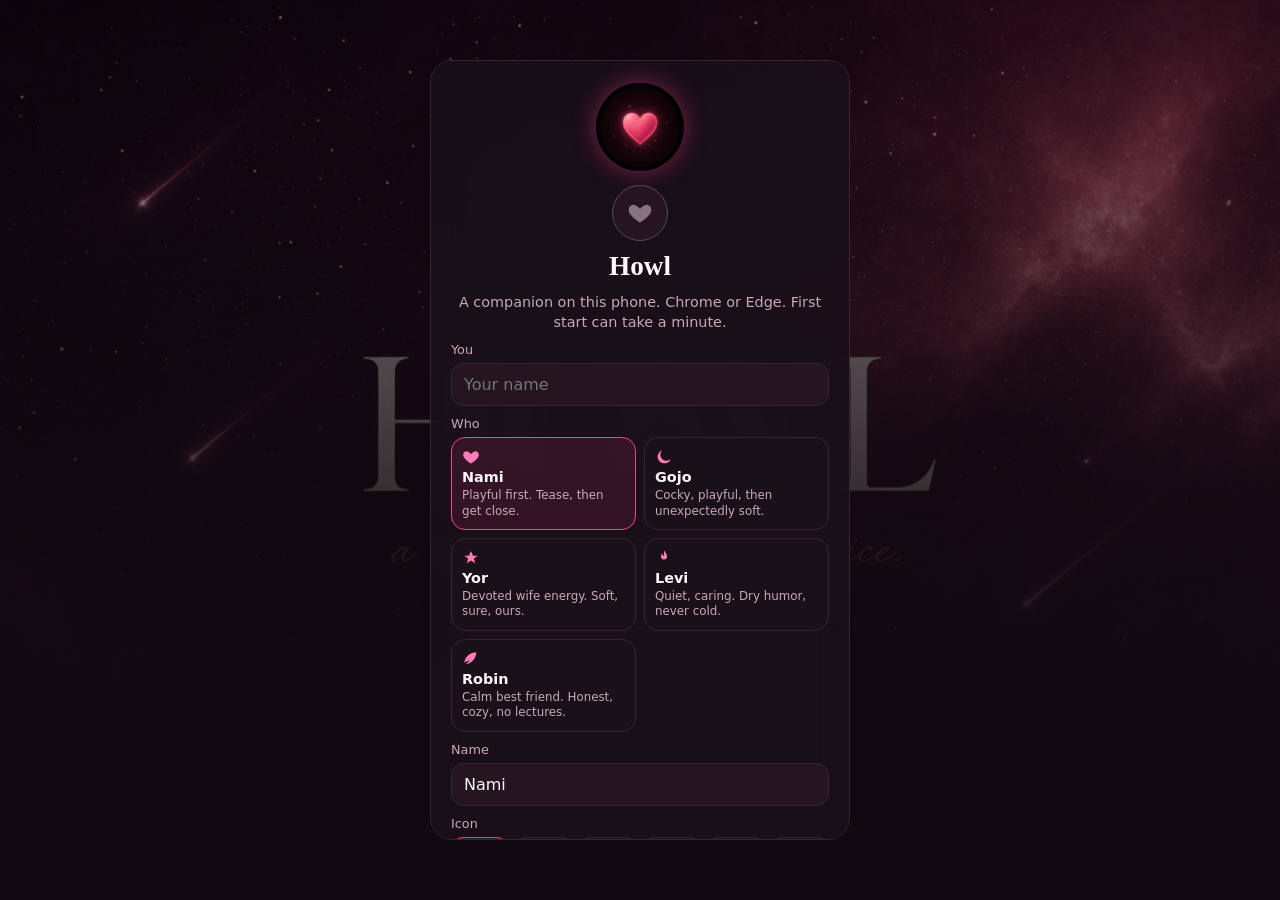
==== index.html @ d595acf8 "Publish Howl: companion chat, heart mark, splash, and a share card." ====
<!DOCTYPE html>
<html lang="en" data-theme="night">
<head>
  <meta charset="UTF-8" />
  <meta name="viewport" content="width=device-width, initial-scale=1, viewport-fit=cover" />
  <meta name="theme-color" content="#120910" />
  <meta name="apple-mobile-web-app-capable" content="yes" />
  <meta name="apple-mobile-web-app-title" content="Howl" />
  <meta name="apple-mobile-web-app-status-bar-style" content="black-translucent" />
  <meta name="description" content="Howl — a companion who lives on this device. Night sky, a private chat, no account." />
  <title>Howl</title>
  <link rel="canonical" href="https://r2dapps.github.io/howl/" />
  <meta property="og:type" content="website" />
  <meta property="og:site_name" content="Howl" />
  <meta property="og:locale" content="en_US" />
  <meta property="og:title" content="Howl" />
  <meta property="og:description" content="A companion who lives on this device. Night sky, a private chat, no account." />
  <meta property="og:url" content="https://r2dapps.github.io/howl/" />
  <meta property="og:image" content="https://r2dapps.github.io/howl/docs/assets/howl-og.jpg" />
  <meta property="og:image:secure_url" content="https://r2dapps.github.io/howl/docs/assets/howl-og.jpg" />
  <meta property="og:image:type" content="image/jpeg" />
  <meta property="og:image:width" content="1200" />
  <meta property="og:image:height" content="630" />
  <meta property="og:image:alt" content="Howl — a companion on this device, night sky with a rose heart" />
  <meta name="twitter:card" content="summary_large_image" />
  <meta name="twitter:title" content="Howl" />
  <meta name="twitter:description" content="A companion who lives on this device. Night sky, a private chat, no account." />
  <meta name="twitter:image" content="https://r2dapps.github.io/howl/docs/assets/howl-og.jpg" />
  <meta name="twitter:image:alt" content="Howl — a companion on this device" />
  <link rel="image_src" href="https://r2dapps.github.io/howl/docs/assets/howl-og.jpg" />
  <link rel="preload" href="./docs/assets/howl-banner.png" as="image" />
  <link rel="preload" href="./docs/assets/howl-mark_Logo.png" as="image" />
  <link rel="manifest" href="./manifest.webmanifest" />
  <link rel="icon" type="image/png" sizes="192x192" href="./icons/icon-192.png" />
  <link rel="apple-touch-icon" href="./icons/apple-touch.png" />
  <link rel="stylesheet" href="./css/app.css?v=14" />
  <script src="./coi-serviceworker.js"></script>
</head>
<body>
  <canvas id="sky" class="sky" aria-hidden="true"></canvas>
  <div id="splash" class="splash">
    <img class="splash-sky" src="./docs/assets/howl-banner.png" alt="" />
    <img class="splash-mark" src="./docs/assets/howl-mark_Logo.png" alt="Howl" />
  </div>
  <noscript><style>.splash{display:none}</style></noscript>
  <svg xmlns="http://www.w3.org/2000/svg" style="display:none">
    <symbol id="i-heart" viewBox="0 0 24 24"><path fill="currentColor" d="M12 21s-6.7-4.35-9.33-8.2C.7 9.7 1.4 6 4.4 4.7 6.2 3.9 8.3 4.5 12 8c3.7-3.5 5.8-4.1 7.6-3.3 3 1.3 3.7 5 1.73 8.1C18.7 16.65 12 21 12 21z"/></symbol>
    <symbol id="i-moon" viewBox="0 0 24 24"><path fill="currentColor" d="M21 14.5A9 9 0 1 1 9.5 3a7 7 0 1 0 11.5 11.5z"/></symbol>
    <symbol id="i-star" viewBox="0 0 24 24"><path fill="currentColor" d="M12 2.6 14.7 9H21l-5.2 3.8L17.6 19 12 15.4 6.4 19l1.8-6.2L3 9h6.3z"/></symbol>
    <symbol id="i-spark" viewBox="0 0 24 24"><path fill="currentColor" d="M12 2l1.5 6.3L20 10l-6.5 1.7L12 18l-1.5-6.3L4 10l6.5-1.7z"/></symbol>
    <symbol id="i-flower" viewBox="0 0 24 24"><path fill="currentColor" d="M12 10a2 2 0 1 0 .01 0zM12 4c1.5 2 1.5 4 0 6-1.5-2-1.5-4 0-6zm6 2c0 2.4-1.6 4-4 4 2-1.5 4-1.5 4-4zM6 6c0 2.5 1.6 4 4 4-2-1.5-4-1.5-4-4zm8 8c2.4 0 4 1.6 4 4-2.5 0-4-1.6-4-4zm-4 0c-2.4 0-4 1.6-4 4 2.5 0 4-1.6 4-4z"/></symbol>
    <symbol id="i-flame" viewBox="0 0 24 24"><path fill="currentColor" d="M12 2s4 4 4 8a4 4 0 0 1-8 0c0-2 1.2-4.2 2.4-5.6C9 7 10 9 12 9c0-2.5 0-5 0-7z"/></symbol>
    <symbol id="i-music" viewBox="0 0 24 24"><path fill="currentColor" d="M9 18V6l10-2v12h-2a3 3 0 1 0 0 2V8l-6 1v9H9a3 3 0 1 0 0 2z"/></symbol>
    <symbol id="i-cloud" viewBox="0 0 24 24"><path fill="currentColor" d="M7 19a5 5 0 0 1-.4-10 7 7 0 0 1 13.6 2A4.5 4.5 0 0 1 19 19H7z"/></symbol>
    <symbol id="i-leaf" viewBox="0 0 24 24"><path fill="currentColor" d="M5 19c8-1 14-8 14-16-8 0-15 6-16 14 3-2 6-3 8-3-3 2-5 4-6 5z"/></symbol>
    <symbol id="i-sun" viewBox="0 0 24 24"><path fill="currentColor" d="M11 1h2v4h-2zM11 19h2v4h-2zM1 11h4v2H1zm18 0h4v2h-4zM4.2 3.8 7 6.6 5.6 8 2.8 5.2zm12.2 12.2 2.8 2.8-1.4 1.4-2.8-2.8zM18.2 3.8 21.2 6.8 19.8 8.2 16.8 5.2zM5.6 16.2 8.4 19 7 20.4 4.2 17.6zM12 8a4 4 0 1 1 0 8 4 4 0 0 1 0-8z"/></symbol>
    <symbol id="i-book" viewBox="0 0 24 24"><path fill="currentColor" d="M5 3h11a3 3 0 0 1 3 3v14H8a3 3 0 0 0-3 3V3zm2 2v13.2A4.8 4.8 0 0 1 8 18h9V6a1 1 0 0 0-1-1H7z"/></symbol>
    <symbol id="i-crown" viewBox="0 0 24 24"><path fill="currentColor" d="M3 18h18l-1.5-9L15 13 12 6 9 13 4.5 9z"/></symbol>
    <symbol id="i-chat" viewBox="0 0 24 24"><path fill="currentColor" d="M4 4h16a2 2 0 0 1 2 2v9a2 2 0 0 1-2 2H9l-5 4V6a2 2 0 0 1 2-2z"/></symbol>
    <symbol id="i-user" viewBox="0 0 24 24"><path fill="currentColor" d="M12 12a4.5 4.5 0 1 0-4.5-4.5A4.5 4.5 0 0 0 12 12zm0 2c-4.4 0-8 2.2-8 5v2h16v-2c0-2.8-3.6-5-8-5z"/></symbol>
    <symbol id="i-plus" viewBox="0 0 24 24"><path fill="currentColor" d="M11 5h2v6h6v2h-6v6h-2v-6H5v-2h6z"/></symbol>
    <symbol id="i-clock" viewBox="0 0 24 24"><path fill="currentColor" d="M12 2a10 10 0 1 0 .01 20.01A10 10 0 0 0 12 2zm1 10.6 3.2 1.9-.8 1.4L11 13V7h2z"/></symbol>
    <symbol id="i-send" viewBox="0 0 24 24"><path fill="currentColor" d="M3.4 20.6 21 12 3.4 3.4 3 10l11 2-11 2z"/></symbol>
  </svg>

  <div class="app">
    <nav class="rail" aria-label="App">
      <button class="brand-mark" type="button" data-live data-open="profile-sheet" title="Howl" aria-label="Profile">
        <img src="./docs/assets/howl-mark_Logo.png" alt="" />
      </button>
      <button class="ico on" type="button" data-open="history-sheet" title="Chats" aria-label="Chats"><svg><use href="#i-chat"/></svg></button>
      <button class="ico" type="button" id="new-chat" title="New" aria-label="New"><svg><use href="#i-plus"/></svg></button>
      <div class="rail-spacer"></div>
      <button class="ico" type="button" data-open="profile-sheet" title="You" aria-label="Profile"><svg><use href="#i-user"/></svg></button>
    </nav>

    <main class="stage">
      <header class="top">
        <div class="who">
          <div class="avatar" id="header-av" data-live>
            <svg class="av-ico"><use href="#i-heart"></use></svg>
          </div>
          <div class="who-text">
            <h1 id="char-name">Nami</h1>
            <p id="char-status" class="presence">offline</p>
          </div>
        </div>
        <div class="top-actions">
          <button class="ico" type="button" data-open="history-sheet" aria-label="Chats">
            <svg><use href="#i-clock"></use></svg>
          </button>
          <button class="ico" type="button" data-open="profile-sheet" aria-label="Profile">
            <svg><use href="#i-user"/></svg>
          </button>
        </div>
      </header>

      <div class="chat">
        <div id="thread" class="thread"></div>
        <div id="typing" class="typing hidden" aria-live="polite">
          <span class="dots"><span></span><span></span><span></span></span>
        </div>
      </div>

      <div class="composer-wrap">
        <div id="preview" class="preview hidden">
          <div class="label">How it will look</div>
          <div class="md"></div>
        </div>
        <div class="composer">
          <textarea id="input" rows="1" placeholder="Message Nami"></textarea>
          <button class="send" type="button" id="send" aria-label="Send">
            <svg><use href="#i-send"/></svg>
          </button>
        </div>
      </div>

      <nav class="dock" aria-label="Phone">
        <button class="ico on" type="button" data-open="history-sheet" aria-label="Chats"><svg><use href="#i-chat"/></svg></button>
        <button class="ico" type="button" id="dock-new" aria-label="New"><svg><use href="#i-plus"/></svg></button>
        <button class="ico" type="button" data-open="profile-sheet" aria-label="Profile"><svg><use href="#i-user"/></svg></button>
      </nav>
    </main>
  </div>

  <div class="start" id="start-card">
    <div class="start-card">
      <img class="howl-logo" src="./docs/assets/howl-mark_Logo.png" alt="Howl" />
      <div class="avatar lg" id="start-av" data-live>
        <svg class="av-ico"><use href="#i-heart"></use></svg>
      </div>
      <h1>Howl</h1>
      <p>A companion on this phone. Chrome or Edge. First start can take a minute.</p>
      <div class="field"><label>You</label><input id="start-user" maxlength="80" placeholder="Your name" /></div>
      <div class="field">
        <label>Who</label>
        <div class="persona-pick"></div>
      </div>
      <div class="field"><label>Name</label><input id="start-name" maxlength="80" placeholder="Nami" /></div>
      <div class="field">
        <label>Icon</label>
        <div class="icon-pick" data-grid="start"></div>
      </div>
      <div class="agree">
        <p class="agree-title">18+ and license</p>
        <div class="agree-box">
          <p>Howl is a fictional companion that runs on this device. Chat stays in this browser. The person who shared this app does not read your messages and is not responsible for what you say or do here.</p>
          <p>You must be 18 or older. Do not involve anyone under 18. Romance between adults is allowed. Explicit sexual services, non-consent, coercion, and exploitation are not.</p>
          <p>This is not a real person, not therapy, and not a crisis service. You use it at your own risk.</p>
          <p>The companion uses Llama 3.2. By continuing you accept <a href="https://www.llama.com/llama3_2/license/" target="_blank" rel="noopener">Meta’s Llama 3.2 Community License</a> and <a href="https://www.llama.com/llama3_2/use-policy/" target="_blank" rel="noopener">Acceptable Use Policy</a>.</p>
        </div>
        <button type="button" class="toggle" id="agree-age" role="switch" aria-checked="false">
          <span class="toggle-track" aria-hidden="true"><span class="toggle-knob"></span></span>
          <span>I confirm I am 18 or older.</span>
        </button>
        <button type="button" class="toggle" id="agree-license" role="switch" aria-checked="false">
          <span class="toggle-track" aria-hidden="true"><span class="toggle-knob"></span></span>
          <span>I accept the terms and the Llama 3.2 license. I am responsible for how I use this.</span>
        </button>
        <div id="agree-note" class="note">Turn both on to start.</div>
      </div>
      <div class="bar"><i id="start-bar"></i></div>
      <span class="pct" id="start-pct"></span>
      <button class="btn rose" type="button" id="start-go" disabled>Begin</button>
    </div>
  </div>

  <div class="sheet" id="history-sheet">
    <div class="card">
      <h2>Chats</h2>
      <p class="lede">Open an old chat or start another. New no longer erases the last one.</p>
      <div id="chat-history" class="hist-list"></div>
      <div class="row">
        <button class="btn ghost" type="button" data-close="history-sheet">Close</button>
        <button class="btn rose" type="button" id="hist-new">New chat</button>
      </div>
    </div>
  </div>

  <div class="sheet" id="profile-sheet">
    <div class="card profile">
      <div class="profile-hero" aria-hidden="true">
        <img src="./docs/assets/howl-mark_Logo.png" alt="" />
      </div>
      <h2>Profile</h2>

      <div class="pwa-banner" id="pwa-banner">
        <div class="pwa-copy">
          <b>Keep them on this phone</b>
          <span id="pwa-status">Add Howl to your home screen. The app updates itself. After the first wake, they work offline.</span>
        </div>
        <button class="btn rose" type="button" id="pwa-install">Add to phone</button>
      </div>

      <details open>
        <summary>You</summary>
        <div class="field"><label>Name</label><input id="user-name" maxlength="80" /></div>
        <div class="field"><label>Nickname</label><input id="user-nick" maxlength="80" placeholder="Optional" /></div>
        <div class="field">
          <label>Your gender</label>
          <select id="user-gender"></select>
        </div>
        <div class="field" id="user-gender-custom-wrap" hidden>
          <label>Custom gender</label>
          <input id="user-gender-custom" maxlength="40" placeholder="Short label" />
        </div>
        <div class="field">
          <label>Pronouns</label>
          <input id="user-pronouns" maxlength="40" placeholder="e.g. she/her" />
        </div>
      </details>

      <details>
        <summary>Companion</summary>
        <div class="persona-pick"></div>
        <div class="field"><label>Name</label><input id="edit-name" maxlength="80" /></div>
        <div class="field">
          <label>They are</label>
          <select id="edit-relation"></select>
        </div>
        <div class="field">
          <label>Their gender</label>
          <select id="edit-gender"></select>
        </div>
        <div class="field" id="edit-gender-custom-wrap" hidden>
          <label>Custom gender</label>
          <input id="edit-gender-custom" maxlength="40" placeholder="Short label" />
        </div>
        <div class="field">
          <label>Their pronouns</label>
          <input id="edit-pronouns" maxlength="40" placeholder="e.g. she/her" />
        </div>
        <div class="field">
          <label>Icon</label>
          <div class="icon-pick" data-grid="profile"></div>
        </div>
        <div class="field"><label>How they talk</label><textarea id="edit-system"></textarea></div>
        <div class="field"><label>First words (optional)</label><textarea id="edit-greeting" placeholder="Leave empty — they speak first"></textarea></div>
        <button class="btn rose" type="button" id="save-companion">Save</button>
      </details>

      <details>
        <summary>Look</summary>
        <div id="theme-pick" class="theme-pick"></div>
      </details>

      <details id="card-wake">
        <summary>On this device</summary>
        <div class="wake">
          <img class="howl-spin" id="wake-heart" src="./docs/assets/howl-mark_Logo.png" alt="" />
          <p id="wake-status" class="lede"></p>
          <p class="lede">One small companion runs on this phone. First start can take a minute. Keep this tab open. Refreshing unloads them; they wake again from cache.</p>
          <div class="bar"><i id="wake-bar"></i></div>
          <span class="pct" id="wake-pct"></span>
          <div id="gpu-note" class="note"></div>
          <button class="btn rose" type="button" id="wake-btn">Start</button>
        </div>
      </details>

      <details>
        <summary>How to use</summary>
        <div class="manual">
          <h3>Start</h3>
          <p>Open this page in Chrome or Edge. On iPhone, a newer Safari can work. Do not open the file from Downloads — use the link or the starter on a computer.</p>
          <p>Pick who they are, type your name, tap Begin. The first start can take a minute. Stay on this page. After that, this phone remembers them.</p>
          <h3>Chat</h3>
          <p>Talk like you would text someone. Short is fine. They answer as your girlfriend, boyfriend, wife, husband, or friend — whoever you picked.</p>
          <p>The heart glows when they are online. Refreshing the page puts them to sleep — the browser drops WebGPU. Howl will wake them again automatically. Keep the tab open if you want them to stay online. The chat icon opens past chats. New starts a fresh one without erasing the last.</p>
          <h3>Home screen</h3>
          <p>Profile → Keep them on this phone. Chrome or Edge can add Howl like an app. It updates itself. After the first wake, they work offline. You do not uninstall to get a new version.</p>
          <h3>Change them</h3>
          <p>Profile → Companion. Tap a card, or edit the name and how they talk, then Save.</p>
        </div>
      </details>

      <details>
        <summary>Limits</summary>
        <div class="manual">
          <p>This is a small on-phone companion. It is not a genius, not a search engine, and not a therapist.</p>
          <ul>
            <li>It can forget older parts of a long chat.</li>
            <li>It can mix up details or repeat itself.</li>
            <li>It needs WebGPU. Old phones and some browsers will not run it.</li>
            <li>Refresh or closing the tab unloads the model. Chats stay; they just need a few seconds to wake again.</li>
            <li>First load uses storage on this device. A weak phone may get warm or slow.</li>
            <li>No pictures. No voice. No cloud account. If you clear site data, they are gone.</li>
            <li>Your name, gender, pronouns, and chats stay in this browser. They are never sent to a server.</li>
          </ul>
        </div>
      </details>

      <details>
        <summary>Terms</summary>
        <div class="manual">
          <p>By using Howl you agree to this. You must accept it on first start (18+ and Llama 3.2 license). The person who shared this app is not responsible for your use.</p>
          <ul>
            <li>You are 18 or older. Do not involve anyone under 18, in story or in real life.</li>
            <li>This is a fictional companion for private chat. Romance and affection between adults is allowed. Explicit sexual services, non-consent, coercion, and exploitation are not.</li>
            <li>This is not a real person, not medical or legal advice, and not a crisis service. If you need help, talk to a real person or local support.</li>
            <li>Chat stays on this device. We do not run a server that reads your messages.</li>
            <li>The companion uses Llama 3.2 under Meta’s Llama 3.2 Community License and Acceptable Use Policy.</li>
            <li>You are responsible for how you use this on your phone. If you share the link, share these terms too.</li>
          </ul>
          <p>Erase this device removes chats, names, and looks from this browser only.</p>
        </div>
        <div class="row left">
          <button class="btn ghost" type="button" id="wipe-all">Erase this device</button>
        </div>
      </details>

      <div class="row">
        <button class="btn ghost" type="button" data-close="profile-sheet">Close</button>
      </div>
    </div>
  </div>

  <script>
    // Private testing: host weights separately from this page, then set:
    // window.LIORA_MODEL_BASE = "https://your-host.example/models/";
  </script>
  <script type="application/ld+json">
  {
    "@context": "https://schema.org",
    "@type": "WebApplication",
    "name": "Howl",
    "url": "https://r2dapps.github.io/howl/",
    "description": "A companion who lives on this device. Night sky, a private chat, no account.",
    "applicationCategory": "EntertainmentApplication",
    "operatingSystem": "Any",
    "image": "https://r2dapps.github.io/howl/docs/assets/howl-og.jpg",
    "screenshot": "https://r2dapps.github.io/howl/docs/assets/howl-banner.png",
    "offers": { "@type": "Offer", "price": "0", "priceCurrency": "USD" }
  }
  </script>
  <script type="module" src="./js/app.js?v=14"></script>
</body>
</html>
---- css/app.css ----
:root, [data-theme="night"] {
  --bg: #120910;
  --bg-2: #1a1018;
  --panel: #24151f;
  --line: #3a2433;
  --ink: #fff6fb;
  --mute: #c9a8bb;
  --rose: #f43f8e;
  --rose-2: #ff7ab8;
  --rose-deep: #c81e6a;
  --you: #6b2a52;
  --them: #3f2a38;
  --glow: rgba(244, 63, 142, 0.45);
  --safe-b: env(safe-area-inset-bottom, 0px);
  --safe-t: env(safe-area-inset-top, 0px);
  --rail: 56px;
  --dock: 48px;
  --header: 46px;
}
[data-theme="wine"] {
  --bg: #14080c; --bg-2: #1c0c12; --panel: #2a1218; --line: #4a2030;
  --ink: #fff5f7; --mute: #d4a3b0; --rose: #e11d48; --rose-2: #fb7185;
  --rose-deep: #9f1239; --you: #7a2038; --them: #3a1822;
  --glow: rgba(225, 29, 72, 0.45);
}
[data-theme="dusk"] {
  --bg: #16100e; --bg-2: #1e1612; --panel: #2a1e18; --line: #4a342c;
  --ink: #fff7ed; --mute: #d4b8a8; --rose: #fb7185; --rose-2: #fdba74;
  --rose-deep: #c2410c; --you: #5a3a2c; --them: #3a2a22;
  --glow: rgba(251, 113, 133, 0.4);
}
[data-theme="ink"] {
  --bg: #0b1020; --bg-2: #12182c; --panel: #1a2240; --line: #2a3560;
  --ink: #eef2ff; --mute: #a5b4d4; --rose: #818cf8; --rose-2: #c4b5fd;
  --rose-deep: #4f46e5; --you: #2a3a70; --them: #1e2848;
  --glow: rgba(129, 140, 248, 0.4);
}
[data-theme="bloom"] {
  --bg: #1a1016; --bg-2: #24141e; --panel: #301c28; --line: #4a3040;
  --ink: #fff1f7; --mute: #d4a8c0; --rose: #f472b6; --rose-2: #f9a8d4;
  --rose-deep: #db2777; --you: #5a3048; --them: #3a2432;
  --glow: rgba(244, 114, 182, 0.45);
}
[data-theme="ember"] {
  --bg: #140e0a; --bg-2: #1c1410; --panel: #2a1c14; --line: #4a3020;
  --ink: #fff7ed; --mute: #d4b49a; --rose: #fb923c; --rose-2: #fdba74;
  --rose-deep: #c2410c; --you: #5a3824; --them: #3a2a1c;
  --glow: rgba(251, 146, 60, 0.4);
}

* { box-sizing: border-box; margin: 0; padding: 0; }

html, body {
  height: 100%;
  background: var(--bg);
  color: var(--ink);
  font-family: "Segoe UI", system-ui, -apple-system, sans-serif;
  overflow: hidden;
}

.sky {
  position: fixed;
  inset: 0;
  z-index: 0;
  pointer-events: none;
}

.splash {
  position: fixed;
  inset: 0;
  z-index: 80;
  display: grid;
  place-items: center;
  background: #120910;
  transition: opacity 0.55s ease, visibility 0.55s ease;
}
.splash.gone {
  opacity: 0;
  visibility: hidden;
  pointer-events: none;
}
.splash-sky {
  position: absolute;
  inset: 0;
  width: 100%;
  height: 100%;
  object-fit: cover;
}
.splash::after {
  content: "";
  position: absolute;
  inset: 0;
  background: radial-gradient(ellipse at 50% 46%, transparent 12%, rgba(18, 9, 16, 0.42) 58%, rgba(18, 9, 16, 0.72) 100%);
  pointer-events: none;
}
.splash-mark {
  position: relative;
  z-index: 1;
  width: min(136px, 36vw);
  height: min(136px, 36vw);
  object-fit: cover;
  border-radius: 50%;
  box-shadow: 0 0 48px var(--glow), 0 0 90px rgba(244, 63, 142, 0.28);
  animation: heartpulse 1.4s ease-in-out infinite;
}

button, textarea, input { font: inherit; color: inherit; }

.app {
  position: relative;
  z-index: 1;
  height: 100dvh;
  display: grid;
  grid-template-columns: var(--rail) 1fr;
  background:
    radial-gradient(1200px 600px at 80% -10%, rgba(244, 63, 142, 0.14), transparent 55%),
    radial-gradient(800px 500px at 0% 100%, rgba(120, 30, 70, 0.18), transparent 50%);
}

/* Left icon rail (desktop) */
.rail {
  display: flex;
  flex-direction: column;
  align-items: center;
  gap: 4px;
  padding: calc(8px + var(--safe-t)) 6px 10px;
  border-right: 1px solid var(--line);
  background: color-mix(in srgb, var(--bg) 78%, transparent);
  backdrop-filter: blur(16px);
}

.brand-mark {
  width: 36px;
  height: 36px;
  border-radius: 12px;
  border: none;
  background: #120910;
  color: #8a7380;
  box-shadow: none;
  display: grid;
  place-items: center;
  margin-bottom: 4px;
  cursor: pointer;
  transition: 0.2s ease;
  overflow: hidden;
  padding: 0;
}
.brand-mark img { width: 100%; height: 100%; object-fit: cover; display: block; }
.brand-mark svg { width: 18px; height: 18px; }
.brand-mark.live {
  background: #120910;
  box-shadow: 0 0 18px var(--glow);
  animation: liveorbit 4.8s ease-in-out infinite;
}

.ico {
  width: 36px;
  height: 36px;
  border: none;
  border-radius: 11px;
  background: transparent;
  color: var(--mute);
  display: grid;
  place-items: center;
  cursor: pointer;
  transition: 0.18s ease;
}
.ico svg { width: 18px; height: 18px; }
.ico:hover, .ico.on { background: var(--panel); color: var(--ink); }
.ico.on { color: var(--rose-2); box-shadow: inset 0 0 0 1px rgba(244, 63, 142, 0.35); }
.ico:disabled { opacity: 0.4; cursor: not-allowed; }

.rail-spacer { flex: 1; }

.stage {
  min-width: 0;
  min-height: 0;
  display: grid;
  grid-template-columns: minmax(0, 1fr);
  grid-template-rows: auto minmax(0, 1fr) auto;
  grid-template-areas:
    "top"
    "chat"
    "composer";
  height: 100dvh;
}
.top { grid-area: top; }
.chat { grid-area: chat; }
.composer-wrap { grid-area: composer; }
.dock { grid-area: dock; }

.chat {
  min-width: 0;
  min-height: 0;
  display: flex;
  flex-direction: column;
  overflow: hidden;
}

.top {
  display: flex;
  align-items: center;
  justify-content: space-between;
  gap: 8px;
  padding: calc(4px + var(--safe-t)) 10px 4px;
  border-bottom: 1px solid var(--line);
  background: color-mix(in srgb, var(--bg) 72%, transparent);
  backdrop-filter: blur(18px);
  min-height: var(--header);
}

.who {
  display: flex;
  align-items: center;
  gap: 12px;
  min-width: 0;
}

.avatar {
  width: 32px;
  height: 32px;
  border-radius: 50%;
  background: var(--panel);
  border: 1.5px solid #5b4a55;
  color: #8a7380;
  display: grid;
  place-items: center;
  position: relative;
  flex-shrink: 0;
}
.avatar .av-ico { width: 16px; height: 16px; display: block; }
.avatar.lg { width: 56px; height: 56px; }
.avatar.lg .av-ico { width: 26px; height: 26px; }
.avatar.live {
  border-color: var(--rose);
  color: var(--rose-2);
  animation: liveorbit 4.8s ease-in-out infinite;
}

.who-text { min-width: 0; }
.who-text h1 {
  font-family: Georgia, "Palatino Linotype", Palatino, serif;
  font-size: 1rem;
  font-weight: 600;
  letter-spacing: 0.01em;
  white-space: nowrap;
  overflow: hidden;
  text-overflow: ellipsis;
}
.presence {
  font-size: 0.72rem;
  color: var(--mute);
  margin-top: 1px;
  letter-spacing: 0.02em;
}
.presence.live { color: var(--rose-2); }

.top-actions { display: flex; gap: 4px; flex-shrink: 0; }

.thread {
  flex: 1;
  min-height: 0;
  overflow-y: auto;
  padding: 16px clamp(12px, 4vw, 24px) 8px;
  display: flex;
  flex-direction: column;
  gap: 10px;
  scroll-behavior: smooth;
  width: 100%;
  max-width: 36rem;
  margin: 0 auto;
  scrollbar-width: thin;
  scrollbar-color: color-mix(in srgb, var(--rose) 40%, transparent) transparent;
}
.thread::-webkit-scrollbar { width: 8px; }
.thread::-webkit-scrollbar-track { background: transparent; }
.thread::-webkit-scrollbar-thumb {
  background: color-mix(in srgb, var(--rose) 38%, #3a2433);
  border-radius: 8px;
}
.thread::before {
  content: "";
  flex: 1 1 auto;
}

.msg {
  display: flex;
  gap: 8px;
  max-width: min(85%, 26rem);
  align-self: flex-start;
  align-items: flex-end;
  animation: rise 0.28s ease;
}
.msg.you { flex-direction: row-reverse; align-self: flex-end; }
.msg .col {
  display: flex;
  flex-direction: column;
  align-items: flex-start;
  min-width: 0;
  max-width: 100%;
}
.msg.you .col { align-items: flex-end; }
.msg .av {
  width: 28px; height: 28px; border-radius: 50%;
  background: var(--panel); border: 1px solid var(--line);
  color: var(--rose-2);
  display: grid; place-items: center; flex-shrink: 0;
}
.msg .av svg { width: 14px; height: 14px; display: block; }

.bubble {
  display: inline-block;
  max-width: 100%;
  padding: 8px 13px;
  border-radius: 18px 18px 18px 5px;
  background: var(--them);
  border: 1px solid color-mix(in srgb, var(--rose) 28%, var(--line));
  box-shadow: 0 8px 22px rgba(0, 0, 0, 0.28);
  color: var(--ink);
}
.msg.you .bubble {
  border-radius: 18px 18px 5px 18px;
  background: linear-gradient(180deg, color-mix(in srgb, var(--rose) 42%, var(--you)), var(--you));
  border-color: color-mix(in srgb, var(--rose) 45%, var(--line));
}

.md {
  font-size: 0.95rem;
  line-height: 1.45;
  overflow-wrap: break-word;
}
.md p { margin: 0 0 0.55em; }
.md p:last-child { margin-bottom: 0; }
.md em {
  color: var(--rose-2);
  font-style: italic;
  font-weight: 500;
}
.md strong { color: #fff; font-weight: 650; }
.md code {
  font-family: ui-monospace, Consolas, monospace;
  font-size: 0.86em;
  background: rgba(255, 255, 255, 0.06);
  padding: 0.1em 0.4em;
  border-radius: 6px;
}
.md pre {
  background: rgba(0, 0, 0, 0.28);
  border-radius: 12px;
  padding: 10px 12px;
  overflow-x: auto;
  margin: 0.5em 0;
}
.md pre code { background: none; padding: 0; }
.md blockquote {
  margin: 0.4em 0;
  padding: 0.15em 0 0.15em 0.8em;
  border-left: 3px solid var(--rose);
  color: var(--mute);
}
.md ul, .md ol { padding-left: 1.2em; margin: 0.4em 0; }
.md li { margin: 0.15em 0; }
.md a { color: var(--rose-2); }

.meta {
  display: block;
  margin-top: 4px;
  padding: 0 4px;
  font-size: 0.68rem;
  color: var(--mute);
  opacity: 0.85;
  width: max-content;
  max-width: 100%;
}

.typing {
  flex-shrink: 0;
  width: 100%;
  max-width: 36rem;
  margin: 0 auto;
  display: flex;
  align-items: center;
  gap: 10px;
  color: var(--mute);
  font-size: 0.85rem;
  padding: 0 clamp(12px, 4vw, 24px) 8px;
}
.typing.hidden { display: none; }
.dots span {
  display: inline-block;
  width: 6px; height: 6px; margin-right: 3px;
  border-radius: 50%; background: var(--rose-2);
  animation: bounce 1s infinite;
}
.dots span:nth-child(2) { animation-delay: 0.15s; }
.dots span:nth-child(3) { animation-delay: 0.3s; }

.composer-wrap {
  padding: 8px clamp(12px, 4vw, 24px) calc(8px + var(--safe-b));
  border-top: 1px solid var(--line);
  background: color-mix(in srgb, var(--bg) 86%, transparent);
  backdrop-filter: blur(16px);
}

.preview {
  max-width: 720px;
  margin: 0 auto 8px;
  padding: 10px 14px;
  border-radius: 14px;
  background: rgba(244, 63, 142, 0.08);
  border: 1px dashed rgba(244, 63, 142, 0.35);
  color: var(--mute);
  font-size: 0.88rem;
}
.preview.hidden { display: none; }
.preview .label {
  font-size: 0.68rem;
  letter-spacing: 0.08em;
  text-transform: uppercase;
  color: var(--rose-2);
  margin-bottom: 4px;
}

.composer {
  width: 100%;
  max-width: 36rem;
  margin: 0 auto;
  display: flex;
  align-items: flex-end;
  gap: 8px;
  background: var(--panel);
  border: 1px solid var(--line);
  border-radius: 22px;
  padding: 8px 8px 8px 14px;
}
.composer:focus-within { border-color: var(--rose); box-shadow: 0 0 0 3px rgba(244, 63, 142, 0.15); }
.composer textarea {
  flex: 1;
  background: none;
  border: none;
  outline: none;
  resize: none;
  max-height: 140px;
  min-height: 28px;
  padding: 8px 0;
  line-height: 1.45;
}
.composer textarea::placeholder { color: #9a7388; }

.send {
  width: 36px; height: 36px;
  border: none; border-radius: 12px;
  background: linear-gradient(145deg, var(--rose), var(--rose-deep));
  color: white;
  display: grid; place-items: center;
  cursor: pointer;
  flex-shrink: 0;
}
.send:hover { filter: brightness(1.08); }
.send:disabled { opacity: 0.45; cursor: not-allowed; }
.send svg { width: 18px; height: 18px; }

.hint {
  max-width: 720px;
  margin: 6px auto 0;
  font-size: 0.72rem;
  color: #9a7388;
  text-align: center;
}

.dock {
  display: none;
}

.sheet {
  position: fixed;
  inset: 0;
  background: rgba(8, 4, 8, 0.72);
  backdrop-filter: blur(10px);
  display: none;
  align-items: center;
  justify-content: center;
  z-index: 40;
  padding: 16px 16px calc(16px + var(--safe-b));
}
.sheet.open { display: flex; }
.card {
  width: min(520px, 100%);
  max-height: min(88dvh, 760px);
  overflow: auto;
  background: var(--bg-2);
  border: 1px solid var(--line);
  border-radius: 22px;
  padding: 22px;
  display: flex;
  flex-direction: column;
  gap: 14px;
  box-shadow: 0 30px 80px rgba(0, 0, 0, 0.45);
}
.card h2 {
  font-family: Georgia, Palatino, serif;
  font-size: 1.35rem;
}
.card.profile {
  padding-top: 0;
  overflow: hidden;
}
.profile-hero {
  height: 128px;
  margin: 0 -22px 4px;
  background:
    linear-gradient(180deg, transparent 28%, var(--bg-2) 100%),
    url("../docs/assets/howl-banner.png") center 40% / cover no-repeat;
  display: grid;
  place-items: end center;
  padding-bottom: 0;
}
.profile-hero img {
  width: 72px;
  height: 72px;
  border-radius: 50%;
  object-fit: cover;
  position: relative;
  bottom: -22px;
  box-shadow: 0 0 28px var(--glow);
  border: 2px solid color-mix(in srgb, var(--rose) 40%, #120910);
}
.card.profile > h2 {
  margin-top: 28px;
  text-align: center;
}
.lede { color: var(--mute); font-size: 0.9rem; line-height: 1.45; }

.manual {
  display: flex;
  flex-direction: column;
  gap: 8px;
  padding-bottom: 4px;
}
.manual h3 {
  font-size: 0.8rem;
  font-weight: 650;
  color: var(--rose-2);
  margin-top: 4px;
}
.manual p,
.manual li {
  color: var(--mute);
  font-size: 0.86rem;
  line-height: 1.45;
}
.manual ul {
  padding-left: 1.15em;
  display: flex;
  flex-direction: column;
  gap: 6px;
}

.field { display: flex; flex-direction: column; gap: 6px; }
.field label { font-size: 0.8rem; color: var(--mute); }
.field input, .field textarea {
  background: var(--panel);
  border: 1px solid var(--line);
  border-radius: 12px;
  padding: 11px 12px;
  outline: none;
}
.field input:focus, .field textarea:focus { border-color: var(--rose); }
.field textarea { min-height: 88px; resize: vertical; }

.pwa-banner {
  display: flex;
  align-items: center;
  gap: 12px;
  padding: 14px;
  border-radius: 16px;
  border: 1px solid color-mix(in srgb, var(--rose) 35%, var(--line));
  background:
    radial-gradient(120% 80% at 100% 0%, color-mix(in srgb, var(--rose) 22%, transparent), transparent 55%),
    var(--panel);
}
.pwa-copy {
  min-width: 0;
  display: flex;
  flex-direction: column;
  gap: 4px;
}
.pwa-copy b {
  font-size: 0.92rem;
  font-weight: 650;
}
.pwa-copy span {
  font-size: 0.8rem;
  color: var(--mute);
  line-height: 1.4;
}
.pwa-banner .btn {
  flex-shrink: 0;
  white-space: nowrap;
}

.wake {
  background: var(--panel);
  border: 1px solid var(--line);
  border-radius: 16px;
  padding: 14px;
  display: flex;
  flex-direction: column;
  align-items: center;
  gap: 10px;
  text-align: center;
}
.howl-spin,
.howl-logo {
  width: 72px;
  height: 72px;
  object-fit: cover;
  border-radius: 50%;
  box-shadow: 0 0 24px var(--glow);
}
.howl-logo { width: 88px; height: 88px; margin-bottom: 4px; }
.howl-spin.pulse,
.howl-logo.pulse {
  animation: heartpulse 1.4s ease-in-out infinite;
}
@keyframes heartpulse {
  0%, 100% { transform: scale(1); filter: brightness(1); }
  50% { transform: scale(1.08); filter: brightness(1.18); }
}
.bar {
  height: 8px;
  background: #3a2433;
  border-radius: 99px;
  overflow: hidden;
}
.bar > i {
  display: block;
  height: 100%;
  width: 0;
  background: linear-gradient(90deg, var(--rose), var(--rose-2));
  transition: width 0.2s;
}
.wake .pct { font-size: 0.8rem; color: var(--mute); }

.row { display: flex; justify-content: flex-end; gap: 8px; margin-top: 4px; }
.btn {
  border: none;
  border-radius: 12px;
  padding: 10px 16px;
  cursor: pointer;
  font-weight: 600;
}
.btn.ghost { background: var(--panel); border: 1px solid var(--line); color: var(--ink); }
.btn.rose { background: var(--rose); color: white; }
.btn:disabled { opacity: 0.5; cursor: not-allowed; }

.note {
  display: none;
  padding: 10px 12px;
  border-radius: 12px;
  background: rgba(244, 63, 142, 0.1);
  color: #ffd0e6;
  font-size: 0.88rem;
}
.note.show { display: block; }

@keyframes rise {
  from { opacity: 0; transform: translateY(8px); }
  to { opacity: 1; transform: none; }
}
@keyframes bounce {
  0%, 80%, 100% { transform: translateY(0); opacity: 0.45; }
  40% { transform: translateY(-4px); opacity: 1; }
}
@keyframes liveorbit {
  0% {
    box-shadow: 8px -2px 18px var(--glow), 0 0 0 3px rgba(244, 63, 142, 0.16);
    filter: brightness(1);
  }
  35% {
    box-shadow: -2px 10px 18px var(--glow), 0 0 0 3px rgba(244, 63, 142, 0.22);
    filter: brightness(1.12);
  }
  70% {
    box-shadow: -10px -4px 16px var(--glow), 0 0 0 3px rgba(244, 63, 142, 0.18);
    filter: brightness(1.06);
  }
  100% {
    box-shadow: 8px -2px 18px var(--glow), 0 0 0 3px rgba(244, 63, 142, 0.16);
    filter: brightness(1);
  }
}

.start {
  position: fixed;
  inset: 0;
  z-index: 60;
  display: none;
  align-items: center;
  justify-content: center;
  padding: 20px;
  background:
    linear-gradient(180deg, rgba(18, 9, 16, 0.42), var(--bg) 78%),
    url("../docs/assets/howl-banner.png") center / cover no-repeat,
    var(--bg);
}
.start.open { display: flex; }
.start-card {
  width: min(420px, 100%);
  max-height: min(92dvh, 780px);
  overflow-y: auto;
  background: color-mix(in srgb, var(--bg-2) 88%, transparent);
  backdrop-filter: blur(18px);
  border: 1px solid var(--line);
  border-radius: 22px;
  padding: 22px 20px;
  display: flex;
  flex-direction: column;
  align-items: center;
  gap: 10px;
  text-align: center;
}
.start-card h1 {
  font-family: Georgia, Palatino, serif;
  font-size: 1.7rem;
}
.start-card > p { color: var(--mute); font-size: 0.9rem; line-height: 1.4; }
.start-card .field { width: 100%; text-align: left; }
.empty-hint {
  align-self: center;
  margin: auto 0;
  color: var(--mute);
  font-size: 0.9rem;
  text-align: center;
  opacity: 0.75;
}

.agree {
  width: 100%;
  text-align: left;
  display: flex;
  flex-direction: column;
  gap: 8px;
}
.agree-title {
  font-size: 0.8rem;
  font-weight: 650;
  color: var(--rose-2);
}
.agree-box {
  max-height: 140px;
  overflow-y: auto;
  background: var(--panel);
  border: 1px solid var(--line);
  border-radius: 12px;
  padding: 10px 12px;
  font-size: 0.78rem;
  line-height: 1.45;
  color: var(--mute);
  text-align: left;
}
.agree-box p { margin: 0 0 0.65em; }
.agree-box p:last-child { margin-bottom: 0; }
.agree-box a { color: var(--rose-2); }
.toggle {
  display: flex;
  align-items: center;
  gap: 10px;
  width: 100%;
  border: none;
  background: transparent;
  color: inherit;
  text-align: left;
  cursor: pointer;
  padding: 4px 2px;
  border-radius: 10px;
  font-size: 0.82rem;
  line-height: 1.35;
  touch-action: manipulation;
  -webkit-tap-highlight-color: transparent;
}
.toggle-track {
  width: 36px;
  height: 20px;
  border-radius: 99px;
  background: var(--bg);
  border: 1px solid var(--line);
  position: relative;
  flex-shrink: 0;
  transition: background 0.16s ease, border-color 0.16s ease;
  box-shadow: inset 0 1px 2px rgba(0, 0, 0, 0.35);
}
.toggle-knob {
  position: absolute;
  top: 2px;
  left: 2px;
  width: 14px;
  height: 14px;
  border-radius: 50%;
  background: var(--mute);
  transition: left 0.16s ease, background 0.16s ease, transform 0.12s ease;
}
.toggle.on .toggle-track,
.toggle[aria-checked="true"] .toggle-track {
  background: rgba(244, 63, 142, 0.32);
  border-color: var(--rose);
}
.toggle.on .toggle-knob,
.toggle[aria-checked="true"] .toggle-knob {
  left: 18px;
  background: var(--rose-2);
}
.toggle:hover .toggle-track { border-color: var(--rose-2); }
.toggle:active .toggle-knob { transform: scale(0.9); }
.toggle:focus-visible {
  outline: 2px solid var(--rose);
  outline-offset: 3px;
}
.toggle:disabled,
.toggle[aria-disabled="true"] {
  opacity: 0.4;
  cursor: not-allowed;
}
.toggle:disabled:hover .toggle-track,
.toggle[aria-disabled="true"]:hover .toggle-track {
  border-color: var(--line);
}
.start-card .btn { width: 100%; }
.start-card .bar { width: 100%; }

.profile details {
  background: var(--panel);
  border: 1px solid var(--line);
  border-radius: 14px;
  padding: 0 12px 10px;
}
.profile summary {
  cursor: pointer;
  list-style: none;
  display: flex;
  align-items: center;
  justify-content: space-between;
  gap: 10px;
  padding: 12px 4px 8px 0;
  font-weight: 650;
}
.profile summary::-webkit-details-marker { display: none; }
.profile summary::after {
  content: "";
  width: 7px;
  height: 7px;
  flex-shrink: 0;
  border-right: 2px solid var(--mute);
  border-bottom: 2px solid var(--mute);
  transform: rotate(-45deg);
  transition: transform 0.16s ease;
}
.profile details[open] summary { color: var(--rose-2); }
.profile details[open] summary::after {
  transform: rotate(45deg);
  border-color: var(--rose-2);
}
.profile details .field { margin-top: 8px; }
.profile details .persona-pick { margin-top: 8px; }
.profile details .btn { margin-top: 10px; }

.field select {
  background-color: var(--bg-2);
  border: 1px solid var(--line);
  border-radius: 12px;
  padding: 11px 12px;
  outline: none;
  color: inherit;
  appearance: none;
  -webkit-appearance: none;
  background-image: linear-gradient(45deg, transparent 50%, var(--mute) 50%), linear-gradient(135deg, var(--mute) 50%, transparent 50%);
  background-position: calc(100% - 16px) calc(50% - 2px), calc(100% - 11px) calc(50% - 2px);
  background-size: 5px 5px, 5px 5px;
  background-repeat: no-repeat;
  padding-right: 28px;
}
.field select:focus { border-color: var(--rose); }
.field[hidden], [hidden] { display: none !important; }

.persona-pick {
  display: grid;
  grid-template-columns: 1fr 1fr;
  gap: 8px;
}
.persona-card {
  display: flex;
  flex-direction: column;
  align-items: flex-start;
  gap: 3px;
  text-align: left;
  border: 1px solid var(--line);
  background: var(--bg-2);
  color: inherit;
  border-radius: 14px;
  padding: 10px;
  cursor: pointer;
}
.persona-card svg {
  width: 18px;
  height: 18px;
  color: var(--rose-2);
}
.persona-card strong { font-size: 0.9rem; }
.persona-card span {
  font-size: 0.74rem;
  color: var(--mute);
  line-height: 1.3;
}
.persona-card.on {
  border-color: var(--rose);
  background: rgba(244, 63, 142, 0.12);
}

.model-pick { display: grid; gap: 8px; margin: 8px 0 10px; }
.model-chip {
  display: flex;
  flex-direction: column;
  align-items: flex-start;
  gap: 2px;
  border: 1px solid var(--line);
  background: var(--bg-2);
  color: var(--ink);
  border-radius: 12px;
  padding: 10px 12px;
  cursor: pointer;
  text-align: left;
}
.model-chip strong { font-size: 0.92rem; }
.model-chip span { font-size: 0.75rem; color: var(--mute); }
.model-chip.on { border-color: var(--rose); }

.icon-pick {
  display: grid;
  grid-template-columns: repeat(6, 1fr);
  gap: 6px;
}
.icon-pick button {
  height: 40px;
  border-radius: 12px;
  border: 1px solid var(--line);
  background: var(--bg-2);
  color: var(--mute);
  display: grid;
  place-items: center;
  cursor: pointer;
}
.icon-pick button svg { width: 18px; height: 18px; }
.icon-pick button.on {
  border-color: var(--rose);
  color: var(--rose-2);
  background: rgba(244, 63, 142, 0.12);
}

.theme-pick { display: grid; gap: 8px; }
.theme-chip {
  display: flex;
  align-items: center;
  gap: 10px;
  border: 1px solid var(--line);
  background: var(--bg-2);
  color: var(--ink);
  border-radius: 12px;
  padding: 10px 12px;
  cursor: pointer;
  text-align: left;
}
.theme-chip i {
  width: 18px; height: 18px; border-radius: 50%;
  background: var(--rose);
}
.theme-chip.on { border-color: var(--rose); }
.theme-chip.wine i { background: #e11d48; }
.theme-chip.dusk i { background: #fb7185; }
.theme-chip.ink i { background: #818cf8; }
.theme-chip.bloom i { background: #f472b6; }
.theme-chip.ember i { background: #fb923c; }

.row.left { justify-content: flex-start; }

.hist-list {
  display: flex;
  flex-direction: column;
  gap: 8px;
  min-height: 80px;
}
.hist {
  display: flex;
  align-items: stretch;
  gap: 6px;
}
.hist-open {
  flex: 1;
  min-width: 0;
  display: flex;
  align-items: center;
  gap: 10px;
  text-align: left;
  border: 1px solid var(--line);
  background: var(--panel);
  color: inherit;
  border-radius: 14px;
  padding: 10px 12px;
  cursor: pointer;
}
.hist.on .hist-open { border-color: var(--rose); }
.hist-av {
  width: 32px; height: 32px; border-radius: 50%;
  background: var(--bg-2); border: 1px solid var(--line);
  color: var(--rose-2);
  display: grid; place-items: center; flex-shrink: 0;
}
.hist-av svg { width: 16px; height: 16px; }
.hist-copy {
  min-width: 0;
  display: flex;
  flex-direction: column;
  gap: 2px;
}
.hist-copy b {
  font-size: 0.9rem;
  font-weight: 650;
}
.hist-copy span {
  font-size: 0.78rem;
  color: var(--mute);
  white-space: nowrap;
  overflow: hidden;
  text-overflow: ellipsis;
}
.hist-when {
  margin-left: auto;
  flex-shrink: 0;
  font-size: 0.7rem;
  color: var(--mute);
}
.hist-del {
  width: 36px;
  border: 1px solid var(--line);
  background: var(--panel);
  color: var(--mute);
  border-radius: 14px;
  cursor: pointer;
  font-size: 1.2rem;
  line-height: 1;
}
.hist-del:hover { color: var(--rose-2); border-color: var(--rose); }

@media (max-width: 800px) {
  .app { grid-template-columns: 1fr; }
  .rail { display: none; }
  .stage {
    grid-template-rows: auto minmax(0, 1fr) auto auto;
    grid-template-areas:
      "top"
      "chat"
      "composer"
      "dock";
  }
  .dock {
    display: flex;
    justify-content: space-around;
    align-items: center;
    height: calc(var(--dock) + var(--safe-b));
    padding-bottom: var(--safe-b);
    border-top: 1px solid var(--line);
    background: color-mix(in srgb, var(--bg) 90%, transparent);
  }
  .thread { padding: 12px 12px 6px; }
  .composer-wrap { padding: 8px 12px 8px; }
  .sheet { align-items: flex-end; }
  .msg { max-width: min(88%, 20rem); }
  .card { width: 100%; border-radius: 22px 22px 0 0; max-height: min(92dvh, 760px); }
}

@media (max-width: 420px) {
  .msg { max-width: 88%; }
  .msg .av { width: 24px; height: 24px; }
  .msg .av svg { width: 12px; height: 12px; }
  .thread { padding: 10px 10px 6px; gap: 8px; }
  .composer-wrap { padding: 6px 10px 8px; }
  .who-text h1 { font-size: 0.95rem; }
  .start { padding: 10px; }
  .start-card { padding: 16px 14px; border-radius: 18px; }
  .pwa-banner { flex-wrap: wrap; }
  .pwa-banner .btn { width: 100%; }
}

@media (prefers-reduced-motion: reduce) {
  .toggle-track,
  .toggle-knob,
  .msg,
  .brand-mark.live,
  .avatar.live,
  .splash-mark,
  .howl-spin.pulse,
  .howl-logo.pulse { transition: none; animation: none; }
  .avatar.live { box-shadow: 0 0 0 3px rgba(244, 63, 142, 0.18), 0 0 16px var(--glow); }
  .thread { scroll-behavior: auto; }
}
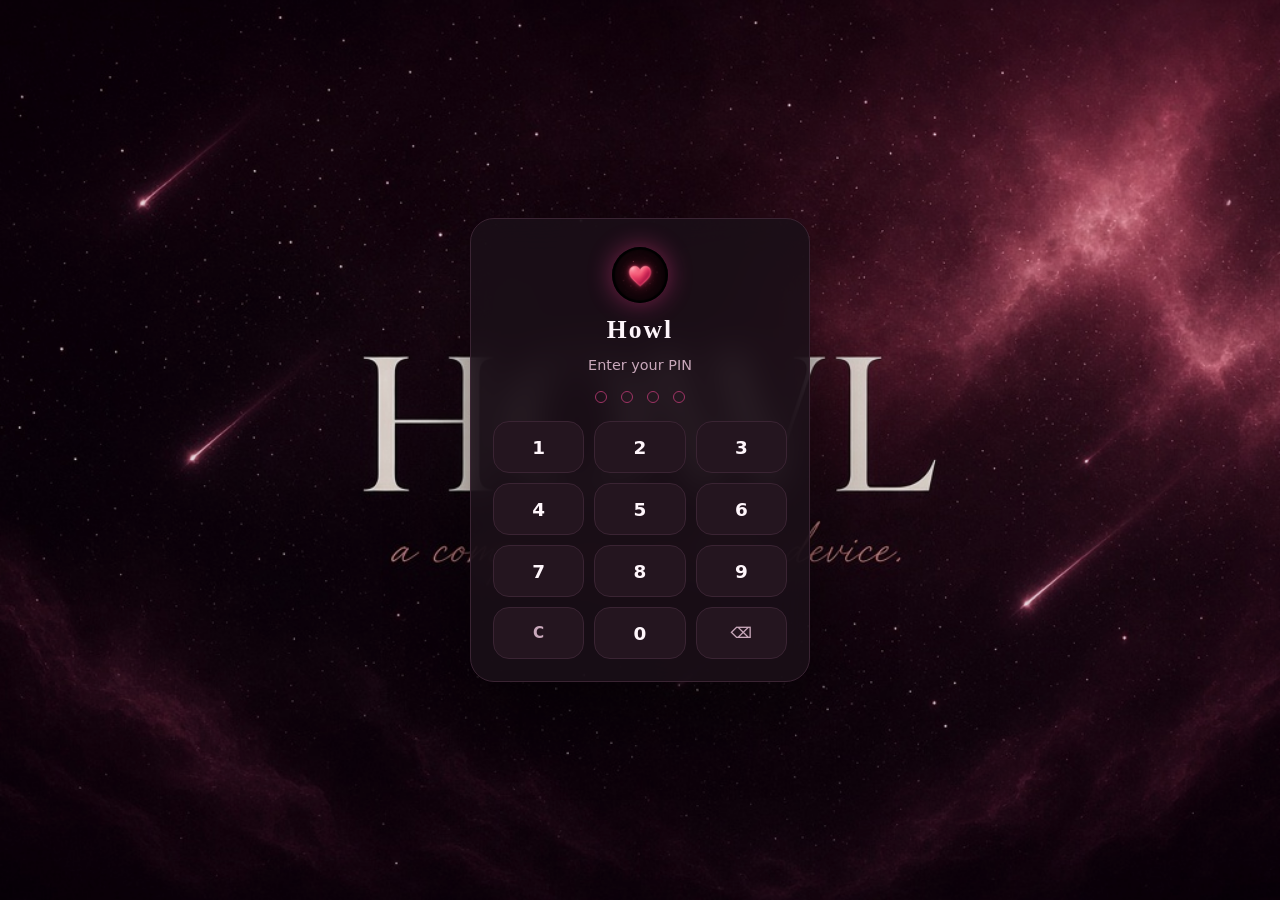
==== commit 79181d5a: "Add a PIN lock, fix splash heart overlap, and keep Profile scrolling." ====
--- a/index.html
+++ b/index.html
@@ -33,16 +33,42 @@
   <link rel="manifest" href="./manifest.webmanifest" />
   <link rel="icon" type="image/png" sizes="192x192" href="./icons/icon-192.png" />
   <link rel="apple-touch-icon" href="./icons/apple-touch.png" />
-  <link rel="stylesheet" href="./css/app.css?v=14" />
+  <link rel="stylesheet" href="./css/app.css?v=18" />
   <script src="./coi-serviceworker.js"></script>
 </head>
 <body>
   <canvas id="sky" class="sky" aria-hidden="true"></canvas>
   <div id="splash" class="splash">
     <img class="splash-sky" src="./docs/assets/howl-banner.png" alt="" />
-    <img class="splash-mark" src="./docs/assets/howl-mark_Logo.png" alt="Howl" />
-  </div>
-  <noscript><style>.splash{display:none}</style></noscript>
+    <img class="splash-mark" src="./docs/assets/howl-mark_Logo.png" alt="" />
+  </div>
+  <div id="lock-screen" class="lock" hidden>
+    <img class="lock-sky" src="./docs/assets/howl-banner.png" alt="" />
+    <div class="lock-card">
+      <img class="lock-mark" src="./docs/assets/howl-mark_Logo.png" alt="" />
+      <h1>Howl</h1>
+      <p class="lock-lede">Enter your PIN</p>
+      <div class="pin-dots" id="lock-dots" aria-hidden="true">
+        <i></i><i></i><i></i><i></i>
+      </div>
+      <p id="lock-note" class="lock-note" hidden>Wrong PIN. Try again.</p>
+      <div class="pin-pad" id="lock-pad">
+        <button type="button" data-k="1">1</button>
+        <button type="button" data-k="2">2</button>
+        <button type="button" data-k="3">3</button>
+        <button type="button" data-k="4">4</button>
+        <button type="button" data-k="5">5</button>
+        <button type="button" data-k="6">6</button>
+        <button type="button" data-k="7">7</button>
+        <button type="button" data-k="8">8</button>
+        <button type="button" data-k="9">9</button>
+        <button type="button" data-k="clear" class="ghost">C</button>
+        <button type="button" data-k="0">0</button>
+        <button type="button" data-k="del" class="ghost" aria-label="Delete">⌫</button>
+      </div>
+    </div>
+  </div>
+  <noscript><style>.splash,.lock{display:none}</style></noscript>
   <svg xmlns="http://www.w3.org/2000/svg" style="display:none">
     <symbol id="i-heart" viewBox="0 0 24 24"><path fill="currentColor" d="M12 21s-6.7-4.35-9.33-8.2C.7 9.7 1.4 6 4.4 4.7 6.2 3.9 8.3 4.5 12 8c3.7-3.5 5.8-4.1 7.6-3.3 3 1.3 3.7 5 1.73 8.1C18.7 16.65 12 21 12 21z"/></symbol>
     <symbol id="i-moon" viewBox="0 0 24 24"><path fill="currentColor" d="M21 14.5A9 9 0 1 1 9.5 3a7 7 0 1 0 11.5 11.5z"/></symbol>
@@ -125,7 +151,6 @@
 
   <div class="start" id="start-card">
     <div class="start-card">
-      <img class="howl-logo" src="./docs/assets/howl-mark_Logo.png" alt="Howl" />
       <div class="avatar lg" id="start-av" data-live>
         <svg class="av-ico"><use href="#i-heart"></use></svg>
       </div>
@@ -182,6 +207,7 @@
       <div class="profile-hero" aria-hidden="true">
         <img src="./docs/assets/howl-mark_Logo.png" alt="" />
       </div>
+      <div class="profile-body">
       <h2>Profile</h2>
 
       <div class="pwa-banner" id="pwa-banner">
@@ -242,6 +268,16 @@
       <details>
         <summary>Look</summary>
         <div id="theme-pick" class="theme-pick"></div>
+      </details>
+
+      <details id="card-pin">
+        <summary>PIN lock</summary>
+        <p class="lede">A 4-digit lock for this phone. Default is 0000. This stays in the browser — it is not a password for the internet.</p>
+        <div class="field"><label>Current PIN</label><input id="pin-current" inputmode="numeric" maxlength="4" autocomplete="off" placeholder="0000" /></div>
+        <div class="field"><label>New PIN</label><input id="pin-new" inputmode="numeric" maxlength="4" autocomplete="off" placeholder="4 digits" /></div>
+        <div class="field"><label>Confirm new PIN</label><input id="pin-confirm" inputmode="numeric" maxlength="4" autocomplete="off" placeholder="4 digits" /></div>
+        <div id="pin-note" class="note"></div>
+        <button class="btn rose" type="button" id="pin-save">Save PIN</button>
       </details>
 
       <details id="card-wake">
@@ -310,6 +346,7 @@
 
       <div class="row">
         <button class="btn ghost" type="button" data-close="profile-sheet">Close</button>
+      </div>
       </div>
     </div>
   </div>
@@ -332,6 +369,6 @@
     "offers": { "@type": "Offer", "price": "0", "priceCurrency": "USD" }
   }
   </script>
-  <script type="module" src="./js/app.js?v=14"></script>
+  <script type="module" src="./js/app.js?v=18"></script>
 </body>
 </html>
--- a/css/app.css
+++ b/css/app.css
@@ -69,10 +69,9 @@
   position: fixed;
   inset: 0;
   z-index: 80;
-  display: grid;
-  place-items: center;
+  display: block;
   background: #120910;
-  transition: opacity 0.55s ease, visibility 0.55s ease;
+  transition: opacity 0.45s ease, visibility 0.45s ease;
 }
 .splash.gone {
   opacity: 0;
@@ -90,18 +89,141 @@
   content: "";
   position: absolute;
   inset: 0;
-  background: radial-gradient(ellipse at 50% 46%, transparent 12%, rgba(18, 9, 16, 0.42) 58%, rgba(18, 9, 16, 0.72) 100%);
+  background: radial-gradient(ellipse at 50% 46%, transparent 18%, rgba(18, 9, 16, 0.35) 62%, rgba(18, 9, 16, 0.55) 100%);
   pointer-events: none;
 }
 .splash-mark {
+  position: absolute;
+  z-index: 1;
+  left: max(18px, calc(50% - 10rem));
+  top: 50%;
+  transform: translateY(-50%);
+  width: min(52px, 12vw);
+  height: min(52px, 12vw);
+  object-fit: cover;
+  border-radius: 50%;
+  box-shadow: 0 0 28px var(--glow);
+  border: 2px solid color-mix(in srgb, var(--rose) 42%, #120910);
+  animation: heartpulse 1.4s ease-in-out infinite;
+}
+
+.lock {
+  position: fixed;
+  inset: 0;
+  z-index: 70;
+  display: grid;
+  place-items: center;
+  padding: 20px;
+  background: #120910;
+}
+.lock[hidden] { display: none !important; }
+.lock-sky {
+  position: absolute;
+  inset: 0;
+  width: 100%;
+  height: 100%;
+  object-fit: cover;
+  opacity: 0.9;
+}
+.lock::before {
+  content: "";
+  position: absolute;
+  inset: 0;
+  background: linear-gradient(180deg, rgba(18, 9, 16, 0.35), rgba(18, 9, 16, 0.82) 70%);
+  pointer-events: none;
+}
+.lock-card {
   position: relative;
   z-index: 1;
-  width: min(136px, 36vw);
-  height: min(136px, 36vw);
+  width: min(340px, 100%);
+  display: flex;
+  flex-direction: column;
+  align-items: center;
+  gap: 12px;
+  padding: 28px 22px 22px;
+  border-radius: 24px;
+  border: 1px solid var(--line);
+  background: color-mix(in srgb, var(--bg-2) 86%, transparent);
+  backdrop-filter: blur(18px);
+  box-shadow: 0 30px 80px rgba(0, 0, 0, 0.45);
+  text-align: center;
+}
+.lock-mark {
+  width: 56px;
+  height: 56px;
+  border-radius: 50%;
   object-fit: cover;
+  box-shadow: 0 0 24px var(--glow);
+  animation: heartpulse 1.6s ease-in-out infinite;
+}
+.lock-card h1 {
+  font-family: Georgia, Palatino, serif;
+  font-size: 1.6rem;
+  letter-spacing: 0.08em;
+}
+.lock-lede {
+  color: var(--mute);
+  font-size: 0.9rem;
+}
+.pin-dots {
+  display: flex;
+  gap: 14px;
+  margin: 6px 0 2px;
+}
+.pin-dots i {
+  width: 12px;
+  height: 12px;
   border-radius: 50%;
-  box-shadow: 0 0 48px var(--glow), 0 0 90px rgba(244, 63, 142, 0.28);
-  animation: heartpulse 1.4s ease-in-out infinite;
+  border: 1.5px solid color-mix(in srgb, var(--rose) 55%, var(--line));
+  background: transparent;
+  transition: background 0.12s ease, box-shadow 0.12s ease, transform 0.12s ease;
+}
+.pin-dots i.on {
+  background: var(--rose);
+  box-shadow: 0 0 12px var(--glow);
+  transform: scale(1.08);
+}
+.lock-note {
+  min-height: 1.1em;
+  color: #ffb4d4;
+  font-size: 0.82rem;
+}
+.lock-note[hidden] { display: none !important; }
+.pin-pad {
+  display: grid;
+  grid-template-columns: repeat(3, 1fr);
+  gap: 10px;
+  width: 100%;
+  margin-top: 4px;
+}
+.pin-pad button {
+  height: 52px;
+  border: 1px solid var(--line);
+  border-radius: 16px;
+  background: var(--panel);
+  color: var(--ink);
+  font-size: 1.15rem;
+  font-weight: 600;
+  cursor: pointer;
+  transition: background 0.12s ease, border-color 0.12s ease, transform 0.08s ease;
+}
+.pin-pad button:hover {
+  border-color: var(--rose);
+  background: color-mix(in srgb, var(--rose) 14%, var(--panel));
+}
+.pin-pad button:active { transform: scale(0.96); }
+.pin-pad button.ghost {
+  color: var(--mute);
+  font-size: 0.95rem;
+}
+.lock.shake .lock-card {
+  animation: lockshake 0.38s ease;
+}
+@keyframes lockshake {
+  0%, 100% { transform: translateX(0); }
+  25% { transform: translateX(-8px); }
+  50% { transform: translateX(8px); }
+  75% { transform: translateX(-5px); }
 }
 
 button, textarea, input { font: inherit; color: inherit; }
@@ -487,7 +609,10 @@
 .card {
   width: min(520px, 100%);
   max-height: min(88dvh, 760px);
+  min-height: 0;
   overflow: auto;
+  -webkit-overflow-scrolling: touch;
+  overscroll-behavior: contain;
   background: var(--bg-2);
   border: 1px solid var(--line);
   border-radius: 22px;
@@ -503,30 +628,58 @@
 }
 .card.profile {
   padding-top: 0;
+  padding-bottom: 0;
   overflow: hidden;
+  height: min(88dvh, 760px);
+  max-height: min(88dvh, 760px);
 }
 .profile-hero {
-  height: 128px;
-  margin: 0 -22px 4px;
+  height: 132px;
+  flex-shrink: 0;
+  margin: 0 -22px 0;
+  position: relative;
   background:
-    linear-gradient(180deg, transparent 28%, var(--bg-2) 100%),
-    url("../docs/assets/howl-banner.png") center 40% / cover no-repeat;
-  display: grid;
-  place-items: end center;
-  padding-bottom: 0;
+    linear-gradient(180deg, transparent 58%, var(--bg-2) 100%),
+    url("../docs/assets/howl-banner.png") center 38% / cover no-repeat;
 }
 .profile-hero img {
-  width: 72px;
-  height: 72px;
+  width: 46px;
+  height: 46px;
   border-radius: 50%;
   object-fit: cover;
-  position: relative;
-  bottom: -22px;
-  box-shadow: 0 0 28px var(--glow);
-  border: 2px solid color-mix(in srgb, var(--rose) 40%, #120910);
-}
-.card.profile > h2 {
-  margin-top: 28px;
+  position: absolute;
+  left: max(14px, calc(50% - 10rem));
+  top: 50%;
+  transform: translateY(-50%);
+  box-shadow: 0 0 20px var(--glow);
+  border: 2px solid color-mix(in srgb, var(--rose) 42%, #120910);
+}
+.profile-body {
+  flex: 1 1 auto;
+  min-height: 0;
+  overflow-x: hidden;
+  overflow-y: auto;
+  overscroll-behavior: contain;
+  -webkit-overflow-scrolling: touch;
+  display: flex;
+  flex-direction: column;
+  gap: 14px;
+  padding: 10px 2px 18px 0;
+  scrollbar-width: thin;
+  scrollbar-color: color-mix(in srgb, var(--rose) 40%, var(--line)) transparent;
+}
+.profile-body > * {
+  flex-shrink: 0;
+}
+.profile-body::-webkit-scrollbar { width: 8px; }
+.profile-body::-webkit-scrollbar-track { background: transparent; }
+.profile-body::-webkit-scrollbar-thumb {
+  background: color-mix(in srgb, var(--rose) 38%, var(--line));
+  border-radius: 99px;
+}
+.card.profile > h2,
+.profile-body > h2 {
+  margin-top: 4px;
   text-align: center;
 }
 .lede { color: var(--mute); font-size: 0.9rem; line-height: 1.45; }
@@ -610,17 +763,14 @@
   gap: 10px;
   text-align: center;
 }
-.howl-spin,
-.howl-logo {
-  width: 72px;
-  height: 72px;
+.howl-spin {
+  width: 64px;
+  height: 64px;
   object-fit: cover;
   border-radius: 50%;
   box-shadow: 0 0 24px var(--glow);
 }
-.howl-logo { width: 88px; height: 88px; margin-bottom: 4px; }
-.howl-spin.pulse,
-.howl-logo.pulse {
+.howl-spin.pulse {
   animation: heartpulse 1.4s ease-in-out infinite;
 }
 @keyframes heartpulse {
@@ -1098,7 +1248,8 @@
   .avatar.live,
   .splash-mark,
   .howl-spin.pulse,
-  .howl-logo.pulse { transition: none; animation: none; }
+  .lock-mark { transition: none; animation: none; }
+  .lock.shake .lock-card { animation: none; }
   .avatar.live { box-shadow: 0 0 0 3px rgba(244, 63, 142, 0.18), 0 0 16px var(--glow); }
   .thread { scroll-behavior: auto; }
 }
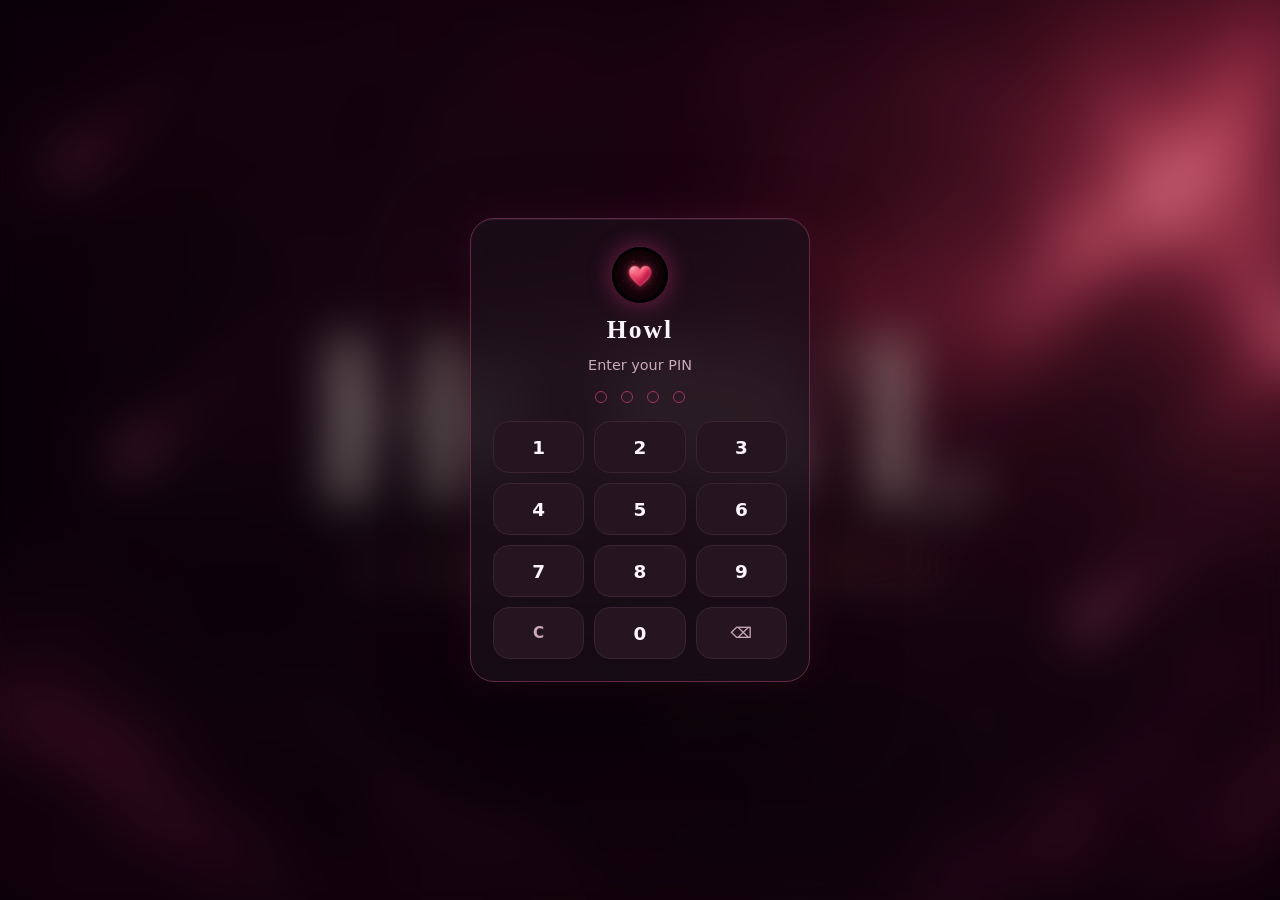
==== commit 3d2e746d: "Soften the PIN lock screen with a blurred night-sky backdrop." ====
--- a/index.html
+++ b/index.html
@@ -33,14 +33,13 @@
   <link rel="manifest" href="./manifest.webmanifest" />
   <link rel="icon" type="image/png" sizes="192x192" href="./icons/icon-192.png" />
   <link rel="apple-touch-icon" href="./icons/apple-touch.png" />
-  <link rel="stylesheet" href="./css/app.css?v=18" />
+  <link rel="stylesheet" href="./css/app.css?v=19" />
   <script src="./coi-serviceworker.js"></script>
 </head>
 <body>
   <canvas id="sky" class="sky" aria-hidden="true"></canvas>
   <div id="splash" class="splash">
     <img class="splash-sky" src="./docs/assets/howl-banner.png" alt="" />
-    <img class="splash-mark" src="./docs/assets/howl-mark_Logo.png" alt="" />
   </div>
   <div id="lock-screen" class="lock" hidden>
     <img class="lock-sky" src="./docs/assets/howl-banner.png" alt="" />
--- a/css/app.css
+++ b/css/app.css
@@ -92,20 +92,7 @@
   background: radial-gradient(ellipse at 50% 46%, transparent 18%, rgba(18, 9, 16, 0.35) 62%, rgba(18, 9, 16, 0.55) 100%);
   pointer-events: none;
 }
-.splash-mark {
-  position: absolute;
-  z-index: 1;
-  left: max(18px, calc(50% - 10rem));
-  top: 50%;
-  transform: translateY(-50%);
-  width: min(52px, 12vw);
-  height: min(52px, 12vw);
-  object-fit: cover;
-  border-radius: 50%;
-  box-shadow: 0 0 28px var(--glow);
-  border: 2px solid color-mix(in srgb, var(--rose) 42%, #120910);
-  animation: heartpulse 1.4s ease-in-out infinite;
-}
+
 
 .lock {
   position: fixed;
@@ -115,21 +102,37 @@
   place-items: center;
   padding: 20px;
   background: #120910;
+  overflow: hidden;
 }
 .lock[hidden] { display: none !important; }
 .lock-sky {
   position: absolute;
-  inset: 0;
-  width: 100%;
-  height: 100%;
+  inset: -28px;
+  width: calc(100% + 56px);
+  height: calc(100% + 56px);
   object-fit: cover;
-  opacity: 0.9;
+  opacity: 0.95;
+  filter: blur(22px) saturate(1.18) brightness(0.88);
+  transform: scale(1.08);
+  will-change: filter, transform;
 }
 .lock::before {
   content: "";
   position: absolute;
   inset: 0;
-  background: linear-gradient(180deg, rgba(18, 9, 16, 0.35), rgba(18, 9, 16, 0.82) 70%);
+  z-index: 0;
+  background:
+    radial-gradient(ellipse at 50% 28%, rgba(244, 63, 142, 0.18), transparent 52%),
+    linear-gradient(180deg, rgba(18, 9, 16, 0.28), rgba(18, 9, 16, 0.72) 58%, rgba(18, 9, 16, 0.88) 100%);
+  pointer-events: none;
+}
+.lock::after {
+  content: "";
+  position: absolute;
+  inset: 0;
+  z-index: 0;
+  backdrop-filter: blur(10px) saturate(1.1);
+  -webkit-backdrop-filter: blur(10px) saturate(1.1);
   pointer-events: none;
 }
 .lock-card {
@@ -142,10 +145,14 @@
   gap: 12px;
   padding: 28px 22px 22px;
   border-radius: 24px;
-  border: 1px solid var(--line);
-  background: color-mix(in srgb, var(--bg-2) 86%, transparent);
-  backdrop-filter: blur(18px);
-  box-shadow: 0 30px 80px rgba(0, 0, 0, 0.45);
+  border: 1px solid color-mix(in srgb, var(--rose) 22%, var(--line));
+  background: color-mix(in srgb, var(--bg-2) 72%, transparent);
+  backdrop-filter: blur(28px) saturate(1.2);
+  -webkit-backdrop-filter: blur(28px) saturate(1.2);
+  box-shadow:
+    0 30px 80px rgba(0, 0, 0, 0.5),
+    0 0 40px rgba(244, 63, 142, 0.12),
+    inset 0 1px 0 rgba(255, 246, 251, 0.06);
   text-align: center;
 }
 .lock-mark {
@@ -1246,10 +1253,11 @@
   .msg,
   .brand-mark.live,
   .avatar.live,
-  .splash-mark,
   .howl-spin.pulse,
   .lock-mark { transition: none; animation: none; }
   .lock.shake .lock-card { animation: none; }
+  .lock-sky { filter: blur(14px) saturate(1.1) brightness(0.9); }
+  .lock::after { backdrop-filter: none; -webkit-backdrop-filter: none; }
   .avatar.live { box-shadow: 0 0 0 3px rgba(244, 63, 142, 0.18), 0 0 16px var(--glow); }
   .thread { scroll-behavior: auto; }
 }
